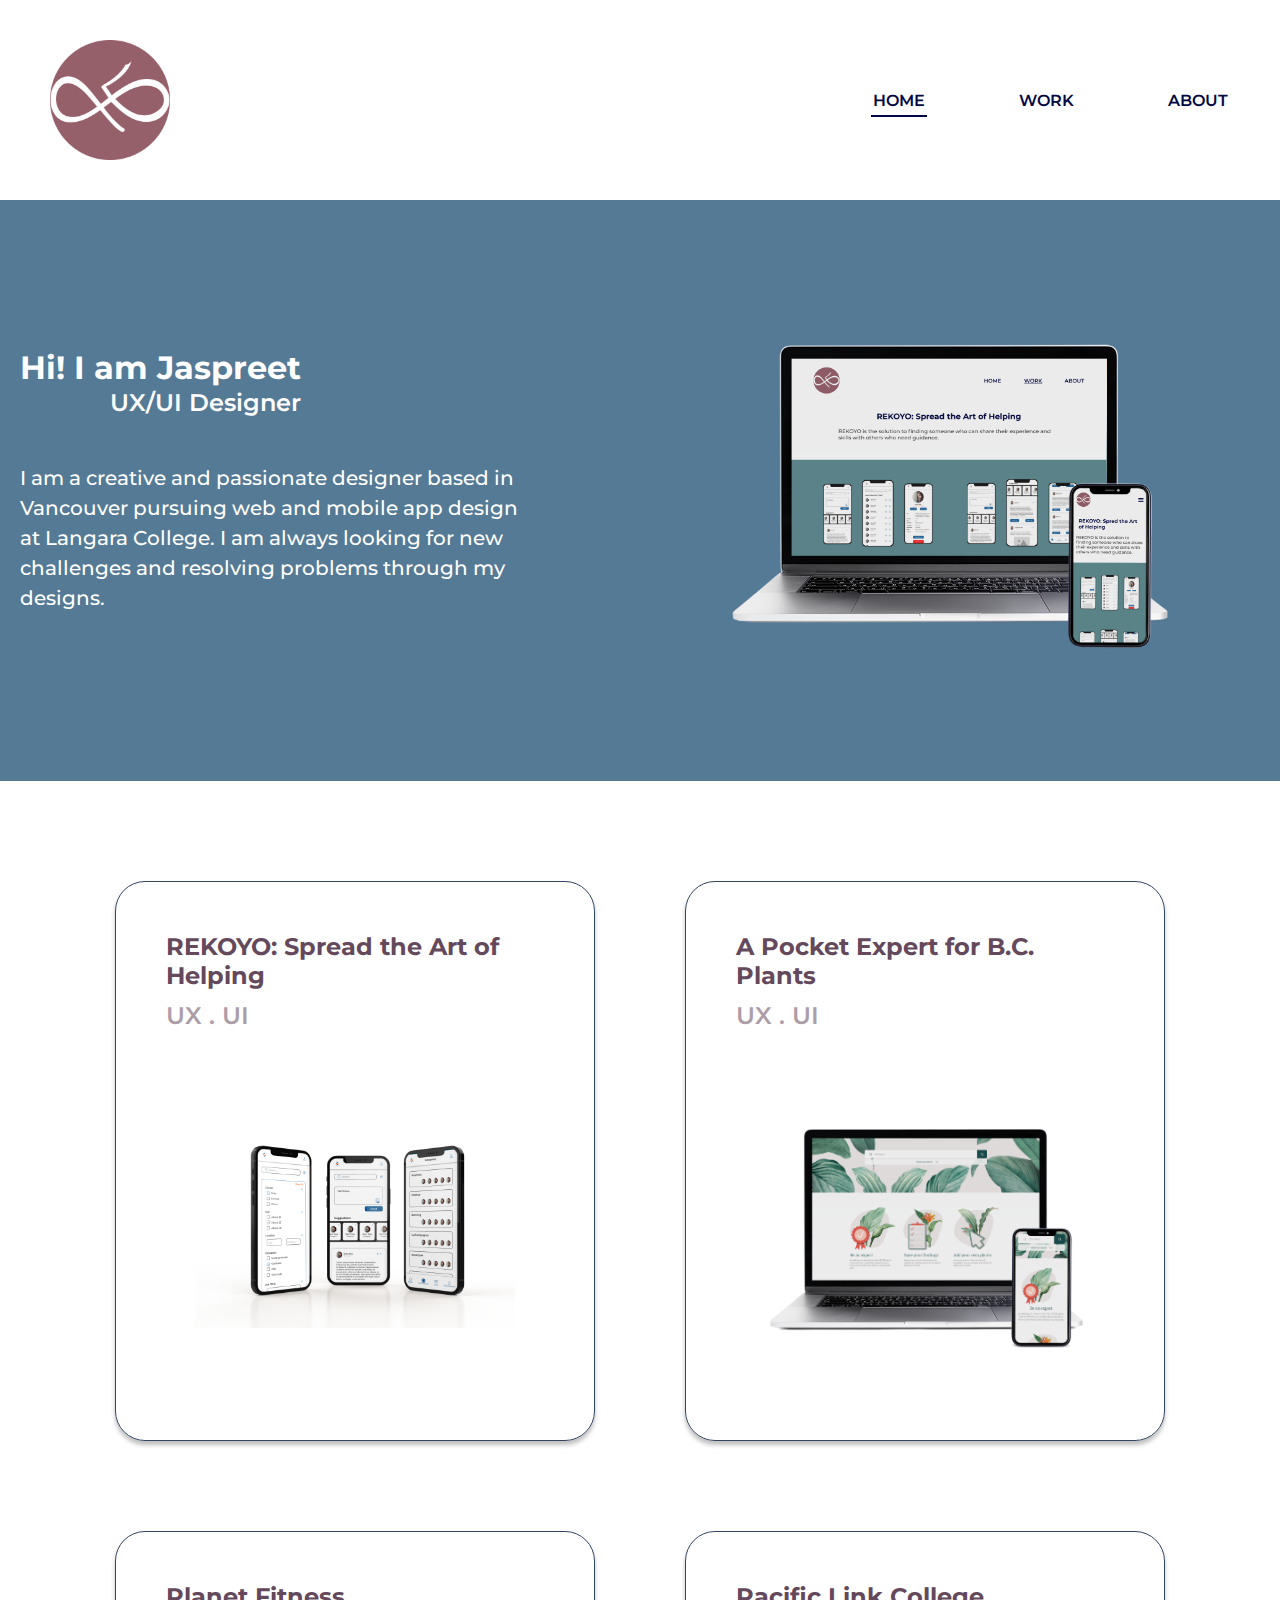
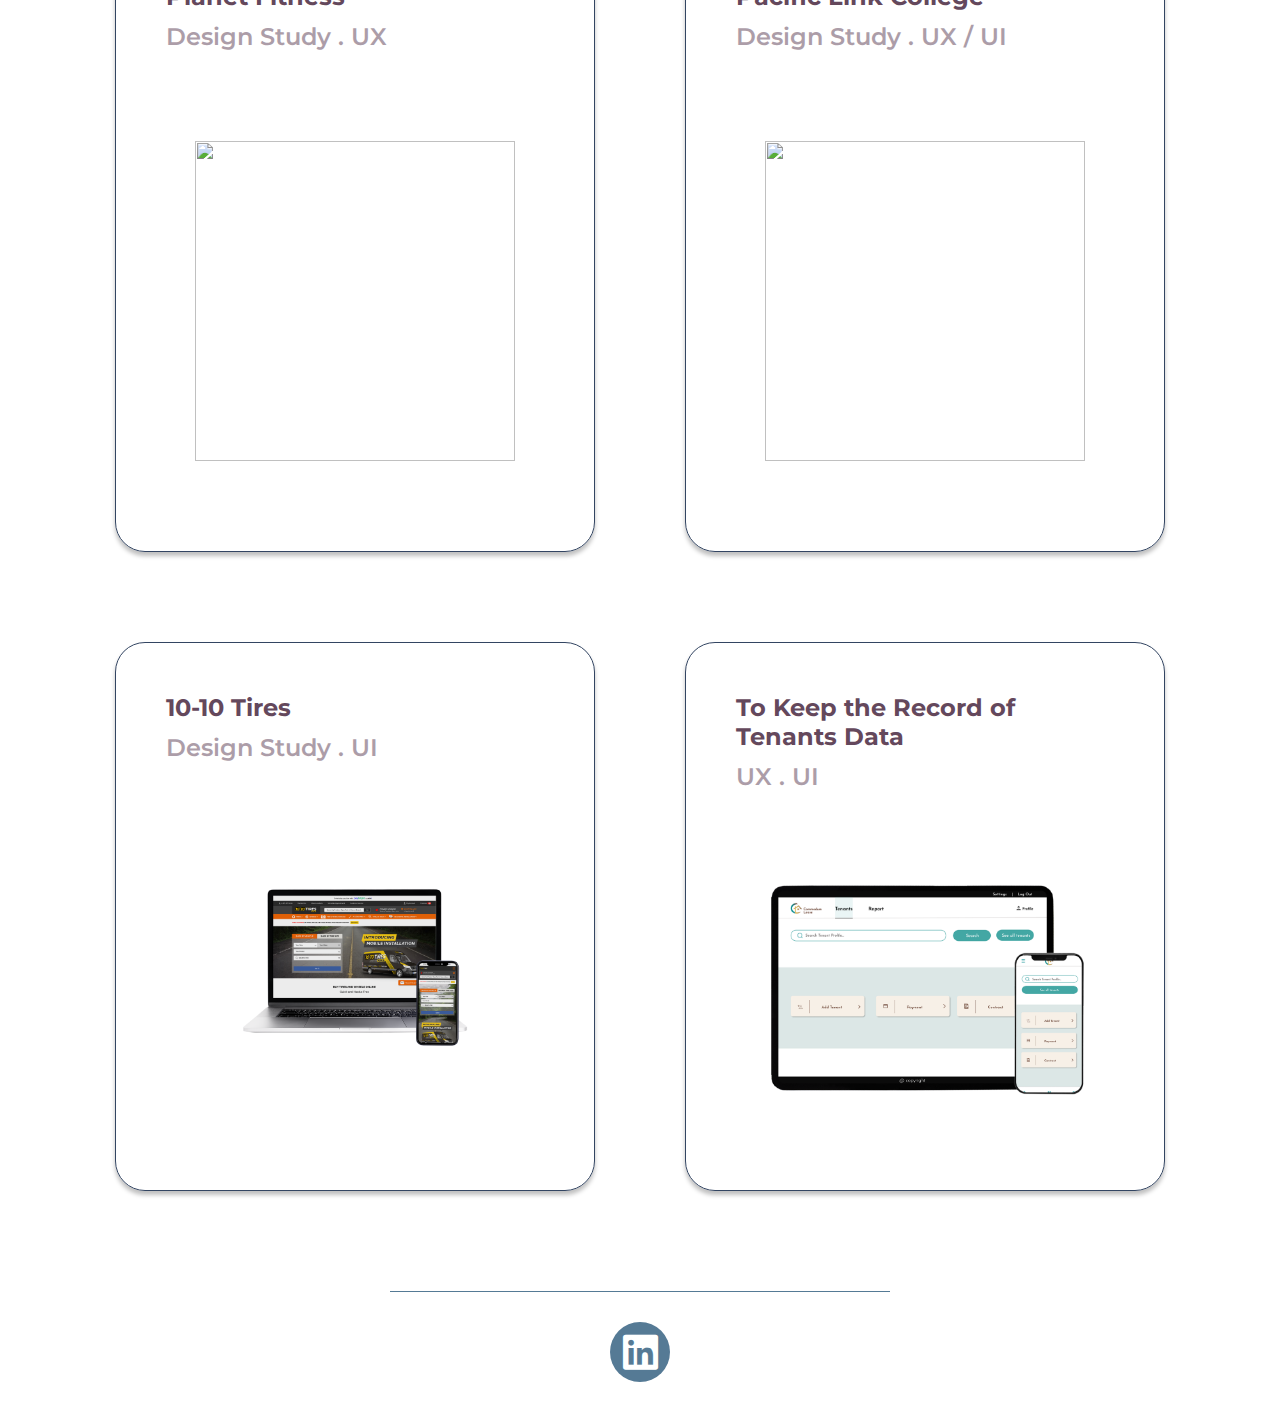
==== index.html @ 25b9caf0 "Update index.html" ====
<html lang="en">
  <head>
    <meta charset="UTF-8">
    <meta http-equiv="X-UA-Compatible" content="IE=edge">
    <meta name="viewport" content="width=device-width, initial-scale=1.0">
    <link rel="stylesheet" href="css/style.css">
    <link rel="stylesheet" href="https://cdnjs.cloudflare.com/ajax/libs/font-awesome/6.0.0-beta2/css/all.min.css?ver=6.1">
    <title>Jaspreet Portfolio</title>
  </head>
  <body id="htmlBody">
    <header>
      <nav class="navbar" id="navBar">
        <div class="navbar-parent">
          <div class="logo-container">
            <h1 class="logo"><a href="index.html"><img src="images/logo.png" width="120" height="120"></a></h1>
          </div>
          <div class="header-menu">
            <a href="#" class="icon" id="baricon" onclick="openNav()" > <i class="fa fa-bars"></i> </a>
            <ul class="main-menu side-menu" id="sideMenu">
              <p class="close-menu" onclick="closeNav()"><img src="images/closemenu.png"></p>
              <li class="main-menu-item"><a href="index.html" class="active">Home</a></li>
              <li class="main-menu-item"><a href="index.html#mywork">Work</a></li>
              <li class="main-menu-item"><a href="about.html">About</a></li>  
            </ul>
            <div class="mob-nav-bg" id="navBg"></div>
          </div>
        </div>
      </nav>
    </header>

    <section class="herosec">
      <div class="container">
        <div class="herocontent">
          <div class="heroLeft">
            <h1>Hi! I am Jaspreet <span>UX/UI Designer</span></h1>
            <p>I am a creative and passionate designer based in Vancouver pursuing web and mobile app design at Langara College. I am always looking for new challenges and resolving problems through my designs.  </p>
          </div>
          <div class="heroRight">
            <h1>Hi! I am Jaspreet <span>UX/UI Designer</span></h1>
            <img src="images/Mockups.png">
          </div>
        </div>
      </div>
    </section>

    <section class="workSec" id="mywork">
      <div class="container">
        <div class="workdiv">
          <div class="single-work">
            <h2>REKOYO: Spread the Art of Helping</h2>
            <h3>UX . UI</h3>
            <div class="wordImg">
              <a href="rekoyo.html"><img src="images/demo.png"></a>
            </div>            
          </div>

          <div class="single-work">
            <h2>A Pocket Expert for B.C. Plants</h2>
            <h3>UX . UI</h3>
            <div class="wordImg">
              <a href="florens.html"><img src="images/mockups screen 4.png"></a>
            </div>            
          </div>

          <div class="single-work">
            <h2>Planet Fitness</h2>
            <h3>Design Study . UX</h3>
            <div class="wordImg">
              <a href="fitness.html"><img src="images/planet fitness screen 1.png"></a>
            </div>            
          </div>

          <div class="single-work">
            <h2>Pacific Link College</h2>
            <h3>Design Study . UX / UI</h3>
            <div class="wordImg">
              <a href="college.html"><img src="images/plc-mockup 1.png"></a>
            </div>            
          </div>

          <div class="single-work">
            <h2>10-10 Tires</h2>
            <h3>Design Study . UI</h3>
            <div class="wordImg">
              <a href="tires.html"><img src="images/tires mockup2.png"></a>
            </div>            
          </div>

          <div class="single-work">
            <h2>To Keep the Record of Tenants Data</h2>
            <h3>UX . UI</h3>
            <div class="wordImg">
              <a href="tenants.html"><img src="images/tenant mockup 1.png"></a>
            </div>            
          </div>
        </div>
      </div>
    </section>
    

    <footer>
      <div class="footerdiv">
        <a href="https://www.linkedin.com/in/i-am-jaspreet-kaur"><i class="fab fa-linkedin"></i></a>
      </div>
    </footer>
    <script type="text/javascript" src="js/scripts.js"></script>
  </body>
</html>
---- css/style.css ----
@import url("https://fonts.googleapis.com/css2?family=Montserrat:wght@300;400;500;600;700;800;900&display=swap");

/*
font-family: 'Montserrat', sans-serif;
*/
body {
  margin: 0;
  padding: 0;
  font-family: "Montserrat", sans-serif;
}

p {
  font-family: "Montserrat", sans-serif;
  font-size: 16px;
  line-height: 28px;
}

h1,
h2,
h3,
h4,
h5,
h6 {
  font-size: 40px;
  font-family: "Montserrat", sans-serif;
  font-weight: normal;
}

* {
  margin: 0;
}

a {
  text-decoration: none;
}

img {
  max-width: 100%;
}

.container {
  max-width: 1240px;
  padding: 0px 15px;
  margin: 0 auto;
}

/* Navbar Start */
.navbar {
  width: 100%;
  height: auto;
  background-color: #fff;
  position: relative;
  top: 0;
  left: 0;
  width: 100%;
  padding: 40px 0;
  z-index: 999999;
  -o-transition: 0.3s all;
  transition: 0.3s all;
  -webkit-transition: 0.3s all;
  -moz-transition: 0.3s all;
}

.navbar .navbar-parent {
  display: -webkit-box;
  display: -ms-flexbox;
  display: flex;
  -webkit-box-orient: horizontal;
  -webkit-box-direction: normal;
  -ms-flex-direction: row;
  flex-direction: row;
  -webkit-box-align: center;
  -ms-flex-align: center;
  align-items: center;
  padding: 0 50px;
}

.navbar .navbar-parent .header-menu {
  -webkit-box-flex: 1;
  -ms-flex: 1;
  flex: 1;
  color: #ffffff;
}

.navbar .navbar-parent .header-menu .main-menu {
  display: -webkit-box;
  display: -ms-flexbox;
  display: flex;
  list-style: none;
  -webkit-box-flex: 1;
  -ms-flex: 1;
  flex: 1;
  -webkit-box-pack: end;
  -ms-flex-pack: end;
  justify-content: flex-end;
  -webkit-box-align: center;
  -ms-flex-align: center;
  align-items: center;
}

.navbar .navbar-parent .header-menu .main-menu .main-menu-item {
  margin-right: 90px;
}

.navbar .navbar-parent .header-menu .main-menu .main-menu-item:last-child {
  margin-right: 0px;
}

.navbar .navbar-parent .header-menu .main-menu .main-menu-item a {
  color: #020842;
  text-transform: uppercase;
  font-weight: 600;
  -o-transition: 0.3s all;
  transition: 0.3s all;
  -webkit-transition: 0.3s all;
  -moz-transition: 0.3s all;
  padding: 5px 2px;
  border-bottom: 2px solid transparent;
  
}
.navbar .navbar-parent .header-menu .main-menu .main-menu-item{
  transition: transform .4s;
}
.navbar .navbar-parent .header-menu .main-menu .main-menu-item:hover{
  transform: scale(1.25);
  -webkit-transform: scale(1.25);
  -moz-transform: scale(1.25);
}
.navbar .navbar-parent .header-menu .main-menu .main-menu-item a.active {
  border-bottom: 2px solid #020842;
}
.navbar .navbar-parent .header-menu .main-menu .main-menu-item a:hover {
  color: #96606b;
  
}

.navbar.active {
  background: #ffffff;
  color: #96606b;
  -webkit-box-shadow: 0px 0px 10px rgba(0, 0, 0, 0.2);
  box-shadow: 0px 0px 10px rgba(0, 0, 0, 0.2);
}

.navbar.active .navbar-parent .header-menu .main-menu .main-menu-item a {
  color: #000000;
  -o-transition: 0.3s all;
  transition: 0.3s all;
  -webkit-transition: 0.3s all;
  -moz-transition: 0.3s all;
}

.navbar.active .navbar-parent .header-menu .main-menu .main-menu-item a:hover {
  color: #d71620;
}

.navbar.active .navbar-parent .header-menu .icon {
  color: #000000;
}

.navbar.active .navbar-parent .logo-container a {
  color: #d71620;
}

.scrolloff {
  overflow: hidden;
}

.herosec {
  background: #557a95;
  padding: 74px 0 94px;
}
.herocontent {
  display: flex;
  align-items: center;
}
.herocontent > div {
  width: 50%;
}
.heroRight h1 {
  display: none;
}
.heroLeft h1 {
  font-size: 32px;
  color: #fff;
  line-height: 40px;
  font-weight: 700;
  display: inline-flex;
  flex-direction: column;
  align-items: flex-end;
}
.heroLeft h1 span {
  font-size: 24px;
  line-height: 30px;
  font-weight: 600;
}
.heroLeft p {
  font-size: 20px;
  font-weight: 500;
  line-height: 30px;
  color: #fff;
  max-width: 520px;
  margin-top: 45px;
}
.heroRight {
  display: flex;
  align-items: flex-end;
  justify-content: flex-end;
}

.workSec {
  padding: 100px 0;
}
.workSec .container {
  max-width: 1050px;
}
.workdiv {
  display: grid;
  grid-template-columns: repeat(2, minmax(0, 1fr));
  gap: 90px;
}
.single-work {
  border: 1px solid #334562;
  border-radius: 30px;
  padding: 50px;
  box-shadow: 0 4px 4px rgba(0, 0, 0, 0.25);
  transition: transform .4s;

}
.single-work:hover{
  transform: scale(1.04);
  -webkit-transform: scale(1.04);
  -moz-transform: scale(1.04);
}



.single-work h2 {
  font-size: 24px;
  font-weight: 700;
  color: #64485c;
  margin-bottom: 11px;
}
.single-work h3 {
  font-size: 24px;
  font-weight: 600;
  color: #64485c;
  opacity: 0.53;
}

.wordImg {
  text-align: center;
  margin: 90px 0 40px;
}
.wordImg img {
  width: 320px;
}
.footerdiv {
  border-top: 1px solid #557a95;
  max-width: 500px;
  margin: 0 auto;
  padding: 30px 0;
  text-align: center;
}
.footerdiv a {
  background: #557a95;
  padding: 5px;
  border-radius: 100px;
  height: 50px;
  width: 50px;
  align-items: center;
  justify-content: center;
  color: #fff;
  font-size: 40px;
  display: inline-flex;
}

.work-title {
  text-align: center;
  padding: 40px 0 80px;
}
.work-title h2 {
  font-weight: 700;
  font-size: 36px;
  line-height: 44px;
  margin: 0 0 30px;
  color: #020842;
}
.work-title p {
  font-weight: 500;
  font-size: 24px;
  line-height: 30px;
  text-align: left;
}
.container.custom-c {
  max-width: 1050px;
}
.work-images {
  padding: 100px 0;
  background: #5e8b91;
}
.work-images.redbrowncolor {
  background: rgba(150, 96, 107, 0.88);
}
.work-images.lightgreencolor {
  background: #708a8a;
}
.imagesWrap {
  display: flex;
  justify-content: space-evenly;
  gap: 100px;
}
.work-h4 {
  font-weight: 700;
  font-size: 24px;
  line-height: 30px;
  margin-bottom: 30px;
  color: #020842;
}
.work-para {
  font-weight: 500;
  font-size: 18px;
  line-height: 24px;
  margin-bottom: 80px;
}
.colwrap {
  display: flex;
  gap: 185px;
}
.colwrap .col-50 {
  width: 50%;
}
.work-content {
  padding-top: 85px;
}
.work-para p img {
    margin-right: 10px;
}
.uiscreensec {
  padding: 70px 0;
}
.fullsreenimg {
  text-align: center;
  background: rgba(94, 139, 145, 0.2);
}
.pro-overview {
  padding: 70px 0 0;
}
.mockups-sec {
  padding: 40px 0 40px;
}
.mockups-sec .colwrap {
  display: flex;
  gap: 70px;
}
.mockups-sec .colwrap .col-40 {
  width: 40%;
}
.mockups-sec .colwrap .col-60 {
  flex-grow: 1;
  width: 60%;
}
.pro-overview .work-para {
  margin: 0;
}
.mockups-sec .colwrap .work-para {
  margin: 0;
}
.mockups-sec .colwrap .intro-imgs {
  display: flex;
  justify-content: space-between;
}
.worklast-sec {
  background: rgba(94, 139, 145, 0.2);
  margin-bottom: 60px;
}
.worklast-sec .colwrap .col-50 .intro-imgs {
  display: flex;
  justify-content: space-between;
}
.worklast-sec .colwrap .col-50:last-child .intro-imgs {
  padding-top: 275px;
}

.fitnesspage .work-images.lightgreencolor {
  margin-bottom: 86px;
}
.fitnesspage .fullsreenimg {
  padding: 15px;
}
.work-para ul {
  padding: 0 0 0 20px;
}
.work-para ul li {
  margin-bottom: 25px;
}
.work-para ul li:last-child {
  margin-bottom: 0px;
}

.fitnesspage .mockups-sec .colwrap {
  gap: 190px;
}
.fitnesspage .mockups-sec {
  padding: 0;
}
.fitnesspage .pro-overview {
  padding: 80px 0 40px;
}
.fitnesscheckin {
  padding: 0px 0 80px;
}
.fitnesscheckin .imagesWrap {
  display: grid;
  grid-template-columns: repeat(4, minmax(0, 1fr));
  justify-content: center;
  gap: 100px;
  row-gap: 40px;
}
.fitnesscheckin.lastcheckin .imagesWrap {
  grid-template-columns: repeat(3, minmax(0, 187px));
}

.florensui img:nth-child(2) {
  margin: 50px 0;
}
.worklast-sec.florenslast .colwrap {
  flex-direction: column;
  gap: 30px;
}
.worklast-sec.florenslast .colwrap .col-50:last-child .intro-imgs {
  padding-top: 0;
}
.worklast-sec.florenslast .colwrap .col-50 {
  width: 100%;
}
.worklast-sec.florenslast .colwrap .col-50:last-child {
  display: flex;
  justify-content: end;
}
.worklast-sec.florenslast .container {
  max-width: 965px;
}

.work-images.lightpurple {
  background: #798598;
}
.tenantsui {
  display: grid;
  grid-template-columns: repeat(2, minmax(0, 1fr));
  gap: 76px;
  justify-content: space-between;
}

.work-para p {
  margin-bottom: 20px;
}
.work-para p:last-child {
  margin-bottom: 0px;
}

.tenant-mockups {
  margin-top: 85px;
}

.tenant-mockups .work-para {
  margin-bottom: 40px;
}
.lastsec {
  margin-bottom: 80px;
}

.work-images.lightbrown {
  background: #978679;
  margin-bottom: 80px;
}
.tiresui {
  margin-bottom: 80px;
}
.tiressuiImg {
  display: grid;
  grid-template-columns: repeat(2, minmax(0, auto));
  gap: 76px;
  justify-content: space-between;
}
.tiressuiImg-last {
  display: grid;
  grid-template-columns: repeat(3, minmax(0, auto));
  gap: 76px;
  justify-content: space-between;
  max-width: 1050px;
  margin-bottom: 80px;
}

.work-images.lightred {
  background: rgba(104, 73, 95, 60);
  margin-bottom: 80px;
}
.container.clgImages {
  display: grid;
  grid-template-columns: auto auto;
  grid-auto-flow: row dense;
  grid-gap: 125px;
  justify-content: space-between;
  margin-bottom: 80px;
}
.firsthalf {
  grid-column-start: 1;
}

.secondhalf {
  grid-column-start: 2;
}

.clghomeImages {
  display: grid;
  grid-template-columns: auto auto;
  grid-auto-flow: row dense;
  grid-gap: 20px;
  justify-content: space-between;
  margin-bottom: 60px;
}
.clgcourseImg {
  display: grid;
  gap: 0;
  align-items: center;
  justify-content: center;
  grid-template-columns: auto;
  margin-bottom: 60px;
}
.aboutSec {
  padding: 20px 0 0px;
}
.aboutSec .myImage {
  text-align: center;
}
.aboutSec .work-h4 {
  text-align: center;
  margin: 120px 0 60px;
}
.container.custom-c .contactForm {
  padding: 54px 159px;
  background: none;
  margin-bottom: 55px;
}
.contactForm h4.work-h4 {
  text-align: center;
  color: 620447;
  margin-bottom: 55px;
}
.singleField label {
  display: block;
  font-size: 20px;
  font-weight: 600;
  color: #620447;
  margin-bottom: 13px;
}
.singleField {
  margin: 0 0 68px;
}
.singleField input {
  display: block;
  width: 100%;
  height: 56px;
  border-radius: 50px;
  border: 1px solid #000;
}
.submitBtn {
  text-align: right;
}

.submitBtn a:hover{
  transform: scale(1.25);
  -webkit-transform: scale(1.25);
  -moz-transform: scale(1.25);
}

.submitBtn a {
  background: #334562;
  border-radius: 50px;
  padding: 15px 42px;
  font-size: 24px;
  font-weight: 600;
  display: inline-block;
  color: #fff;
  transition: transform .4s;
}
.contactFormSec .container {
  background: rgba(85, 122, 149, 15%);
}

.cursorzoom {
  cursor: zoom-in;
}
.nextprevlinks {
  display: flex;
  justify-content: center;
  gap: 80px;
  margin-bottom: 60px;
  font-size: 20px;
}
.nextprevlinks a {
  color: #020842;
}
.linknone {
  display: none;
}
.gototop {
  font-size: 30px;
  position: fixed;
  bottom: 30px;
  right: 30px;
  color: #96606b;
  pointer-events: none;
  opacity: 0;
  transition: 0.3s all;
  -webkit-transition: 0.3s all;
  -moz-transition: 0.3s all;
}
.gototop.showbtn {
  opacity: 1;
  pointer-events: inherit;
}
html {
  scroll-behavior: smooth;
}

@media (min-width: 1000px) {
  .icon {
    display: none;
  }
  p.close-menu {
    display: none;
  }
}
@media (max-width: 1160px) {
  .imagesWrap img {
    width: 400px;
  }
  .mockups-sec .colwrap .col-40 .intro-imgs img {
    max-width: 176px;
  }
  .fitnesspage .mockups-sec .colwrap {
    gap: 30px;
  }
}
@media (max-width: 999px) {
  .navbar .navbar-parent .header-menu {
    display: flex;
    justify-content: flex-end;
  }
  .mob-nav-bg {
    position: fixed;
    top: 0;
    left: 0;
    z-index: -1;
    background: rgba(0, 0, 0, 0.5);
    height: 100%;
    width: 100%;
    -webkit-transition: all 0.35s;
    -o-transition: all 0.35s;
    transition: all 0.35s;
    opacity: 0;
    pointer-events: none;
  }

  .mob-nav-bg.seen {
    opacity: 1;
    -webkit-transition: all 0.35s;
    -o-transition: all 0.35s;
    transition: all 0.35s;
    z-index: 999;
    pointer-events: inherit;
  }

  .icon {
    text-align: right;
    font-size: 30px;
    color: #64485c;
  }

  .navbar .navbar-parent .header-menu .main-menu {
    display: block;
  }

  .navbar .navbar-parent .header-menu .main-menu .main-menu-item {
    margin-right: 0;
  }

  .navbar .navbar-parent .header-menu .main-menu .main-menu-item a {
    color: #64485c;
    display: block;
    padding: 20px 30px;
    text-align: right;
  }

  .side-menu {
    width: 325px;
    max-width: 100%;
    position: fixed;
    top: 0;
    right: -325px;
    bottom: 0;
    margin-bottom: 0;
    z-index: 9999;
    background: #fff;
    filter: alpha(opacity=0);
    -webkit-box-shadow: none;
    box-shadow: none;
    -webkit-transition: all 0.35s;
    -o-transition: all 0.35s;
    transition: all 0.35s;
    height: 100%;
    overflow: auto;
    overflow-x: hidden;
    padding: 0;
  }

  .side-menu.open {
    right: 0;
  }

  .close-menu {
    display: block;
    padding: 30px 30px 10px;
    text-align: right;
    color: #777777;
    cursor: pointer;
    font-size: 27px;
  }
  .close-menu i {
    color: #000000;
  }
  .single-work h2 {
    font-size: 21px;
  }
  .single-work h3 {
    font-size: 19px;
  }
  .work-images .imagesWrap {
    gap: 50px;
  }
  .work-images .imagesWrap img {
    width: 340px;
  }
  .mockups-sec .colwrap {
    gap: 30px;
    flex-direction: column;
  }
  .mockups-sec .colwrap .col-40 {
    width: 100%;
  }
  .mockups-sec .colwrap .col-60 {
    flex-grow: 1;
    width: 100%;
  }
  .mockups-sec .colwrap .intro-imgs {
    justify-content: space-evenly;
  }
  .worklast-sec .colwrap .col-50:last-child .intro-imgs {
    padding-top: 0;
  }
  .worklast-sec .colwrap {
    gap: 30px;
  }
  .mockups-sec.reverseCol .colwrap {
    flex-direction: column-reverse;
  }
  .worklast-sec.florenslast .colwrap .col-50 .intro-imgs {
    justify-content: center;
  }
  .worklast-sec.florenslast .colwrap .col-50:last-child {
    justify-content: center;
  }
  .fitnesspage .mockups-sec .colwrap .intro-imgs {
    gap: 30px;
  }
  .fitnesscheckin .imagesWrap {
    gap: 50px;
  }
  .container.clgImages {
    grid-gap: 50px;
  }
}

@media (max-width: 767px) {
  .logo img {
    max-width: 70px;
  }
  .navbar .navbar-parent {
    padding: 0 30px;
  }
  #navBar {
    padding: 30px 0;
  }
  .heroRight h1 {
    display: block;
    font-size: 24px;
    font-weight: 700;
    color: #fff;
    text-align: center;
    line-height: 30px;
  }
  .heroRight h1 span {
    display: block;
    font-size: 20px;
    font-weight: 600;
    line-height: 24px;
    margin-top: 7px;
  }
  .heroLeft h1 {
    display: none;
  }
  .herocontent {
    display: flex;
    flex-direction: column-reverse;
  }
  .herocontent > div {
    width: 100%;
  }
  .heroRight {
    flex-direction: column;
    align-items: center;
  }
  .heroLeft p {
    font-size: 18px;
    line-height: 22px;
    max-width: 100%;
    margin-top: 15px;
  }
  .herosec {
    background: #557a95;
    padding: 40px 15px;
  }
  .workSec {
    padding: 80px 15px;
  }
  .workdiv {
    grid-template-columns: repeat(1, minmax(0, 1fr));
    gap: 52px;
  }
  .single-work {
    padding: 40px;
    box-shadow: none;
  }
  .wordImg {
    margin: 50px 0 0px;
  }
  .single-work h2 {
    font-size: 20px;
  }
  .footerdiv {
    padding: 18px 0;
  }
  .footerdiv a {
    height: 20px;
    width: 20px;
    font-size: 17px;
  }
  .aboutSec .container {
    padding: 0;
  }
  .aboutSec .myImage img {
    width: 100%;
  }
  .aboutSec .work-h4 {
    text-align: left;
    margin: 54px 0 21px;
    padding: 0 30px;
    font-size: 20px;
    line-height: 24px;
  }
  .work-para {
    padding: 0 30px;
  }
  .work-para p {
    font-size: 18px;
    line-height: 25px;
    font-weight: 500;
  }
  .container.custom-c .contactForm {
    padding: 40px 30px;
  }
  .contactForm h4.work-h4 {
    font-size: 20px;
  }
  .singleField label {
    font-size: 18px;
    margin-bottom: 10px;
  }
  .singleField input {
    height: 40px;
  }
  .singleField {
    margin: 0 0 50px;
  }
  .contactFormSec {
    background: rgba(85, 122, 149, 15%);
  }
  .aboutSec {
    padding: 0;
  }
  .work-title {
    text-align: left;
    padding: 15px 15px 40px;
  }
  .work-title h2 {
    font-size: 24px;
    line-height: 30px;
    margin: 0 0 25px;
  }
  .work-title p {
    font-size: 20px;
    line-height: 27px;
  }
  .work-images {
    padding: 40px 0;
  }
  .work-images .imagesWrap {
    gap: 80px;
    flex-direction: column;
    padding: 0 25px;
    align-items: center;
  }
  .colwrap .col-50 {
    width: 100%;
  }
  .colwrap {
    gap: 0;
    flex-direction: column;
  }
  .work-para {
    font-size: 18px;
    line-height: 22px;
    margin-bottom: 50px;
  }
  .work-h4 {
    font-size: 20px;
    line-height: 24px;
    margin-bottom: 22px;
  }
  .work-content .container {
    padding: 0;
  }
  .mb-pad-0 {
    padding: 0 !important;
  }
  .mockups-sec .container {
    padding: 0;
  }
  .mb-pad-0 .work-h4 {
    padding-right: 30px;
    padding-left: 30px;
  }
  .mockups-sec .work-h4 {
    padding-right: 30px;
    padding-left: 30px;
  }
  .container.fullsreenimg {
    padding: 0;
  }
  .uiscreensec {
    padding: 20px 0 50px;
  }
  .uikitsec .container.fullsreenimg {
    padding: 0 30px;
  }
  .pro-overview {
    padding: 55px 0 0;
  }
  .pro-overview .container {
    padding: 0;
  }
  .pro-overview .work-h4 {
    padding: 0 30px;
  }
  .mb-reverse .colwrap {
    flex-direction: column-reverse;
  }
  .mockups-sec .colwrap .col-40 .intro-imgs img {
    max-width: 130px;
  }
  .mockups-sec.reverseCol .colwrap {
    flex-direction: column;
  }
  .worklast-sec img {
    max-width: 90px;
  }
  .worklast-sec .colwrap .col-50 .intro-imgs {
    gap: 40px;
    padding: 0 15px;
  }
  .worklast-sec .colwrap .col-50:first-child .intro-imgs {
    justify-content: flex-start;
  }
  .worklast-sec .colwrap .col-50:last-child .intro-imgs {
    justify-content: flex-end;
  }
  .florensuserflow .container.fullsreenimg {
    padding: 30px 0;
  }
  .florensuserflow + .uiscreensec {
    padding: 30px 0 50px;
  }
  .container.fullsreenimg.florensui {
    padding: 25px 0;
  }
  .florensui img:nth-child(2) {
    margin: 25px 0;
  }
  .mockups-sec .colwrap .col-60 .intro-imgs {
    padding: 0 30px;
  }
  .worklast-sec.florenslast img {
    width: 100%;
    max-width: inherit;
  }
  .fitness-userflow {
    padding: 60px 0;
    background: #e6ebef;
    margin-bottom: 30px;
  }
  .fitnesspage .mockups-sec img {
    max-width: 135px;
  }
  .fitnesspage .mockups-sec .colwrap .intro-imgs {
    justify-content: center;
  }
  .fitnesscheckin .imagesWrap {
    grid-template-columns: repeat(2, minmax(0, 1fr));
    padding: 0 15px;
  }
  .fitnesscheckin.lastcheckin .imagesWrap {
    grid-template-columns: repeat(2, minmax(0, 1fr));
  }
  .fitnesscheckin {
    padding: 0px 0 40px;
  }
  .container.fullsreenimg.tiresui {
    padding: 30px 0;
  }
  .tiresui {
    margin-bottom: 30px;
  }
  .container.clgImages {
    padding: 0 30px;
  }
  .clghomeImages {
    grid-template-columns: auto;
    padding: 0 30px;
  }
  .clgcourseImg {
    padding: 0 30px;
  }
  .tiressuiImg {
    display: block;
    text-align: center;
    padding: 0 30px;
  }
  .tiressuiImg img:first-child {
    margin-bottom: 50px;
  }
  .tiressuiImg-last {
    grid-template-columns: repeat(2, minmax(0, auto));
    gap: 50px;
    justify-content: center;
    margin-bottom: 50px;
  }
  .mockups-sec .container.tiressuiImg-last {
    padding: 0 30px;
  }
  .container.tiressuiImg-last img {
    max-width: 100%;
  }
  .container.tiressuiImg-last img:last-child {
    margin: 0 auto;
    grid-column: 1 / span 2;
  }
  .tenantsui {
    grid-template-columns: repeat(1, minmax(0, 1fr));
    gap: 30px;
    padding: 0 30px;
  }
  .tenants-page .mockups-sec img {
    max-width: 100%;
  }
  .tenants-page .mockups-sec {
    padding: 0 30px;
  }
  .contactFormSec .container {
    background: none;
  }
  .gototop {
    bottom: 16px;
    right: 10px;
    font-size: 24px;
  }
}

/* responsive end */
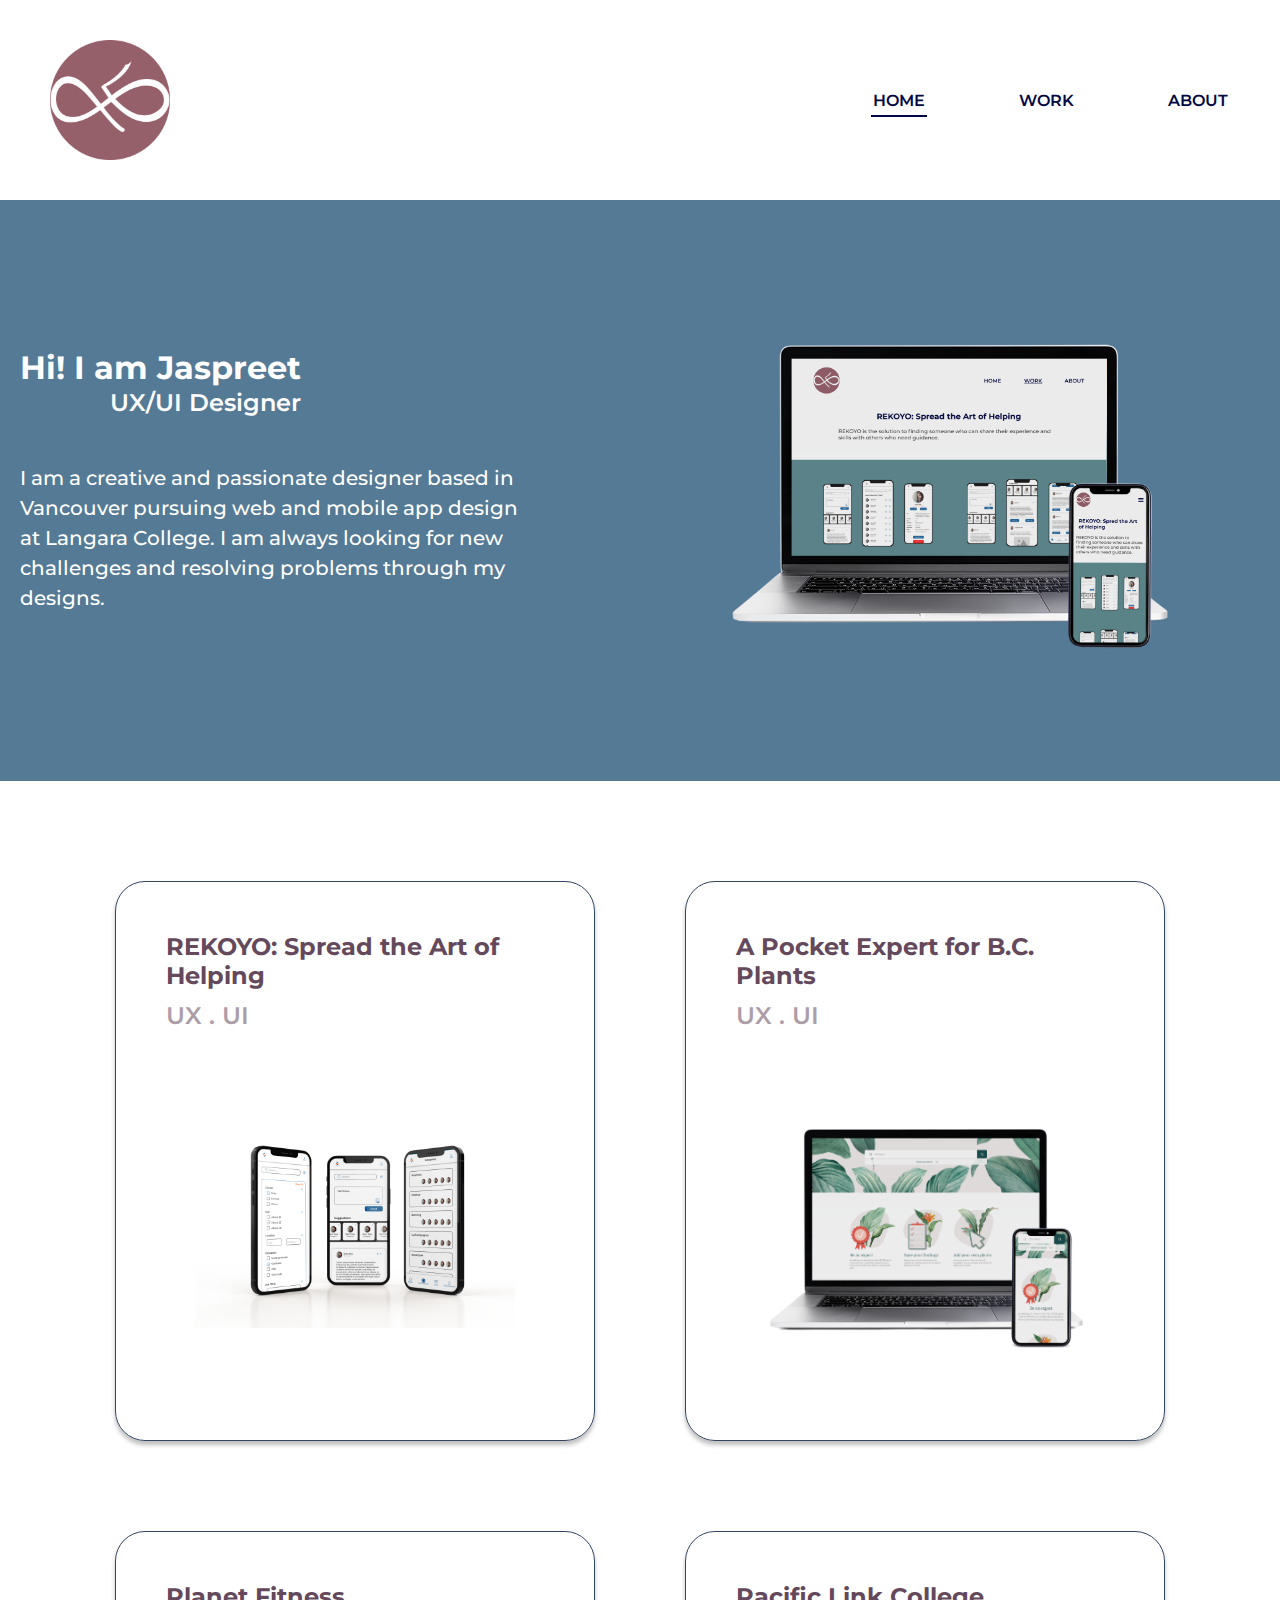
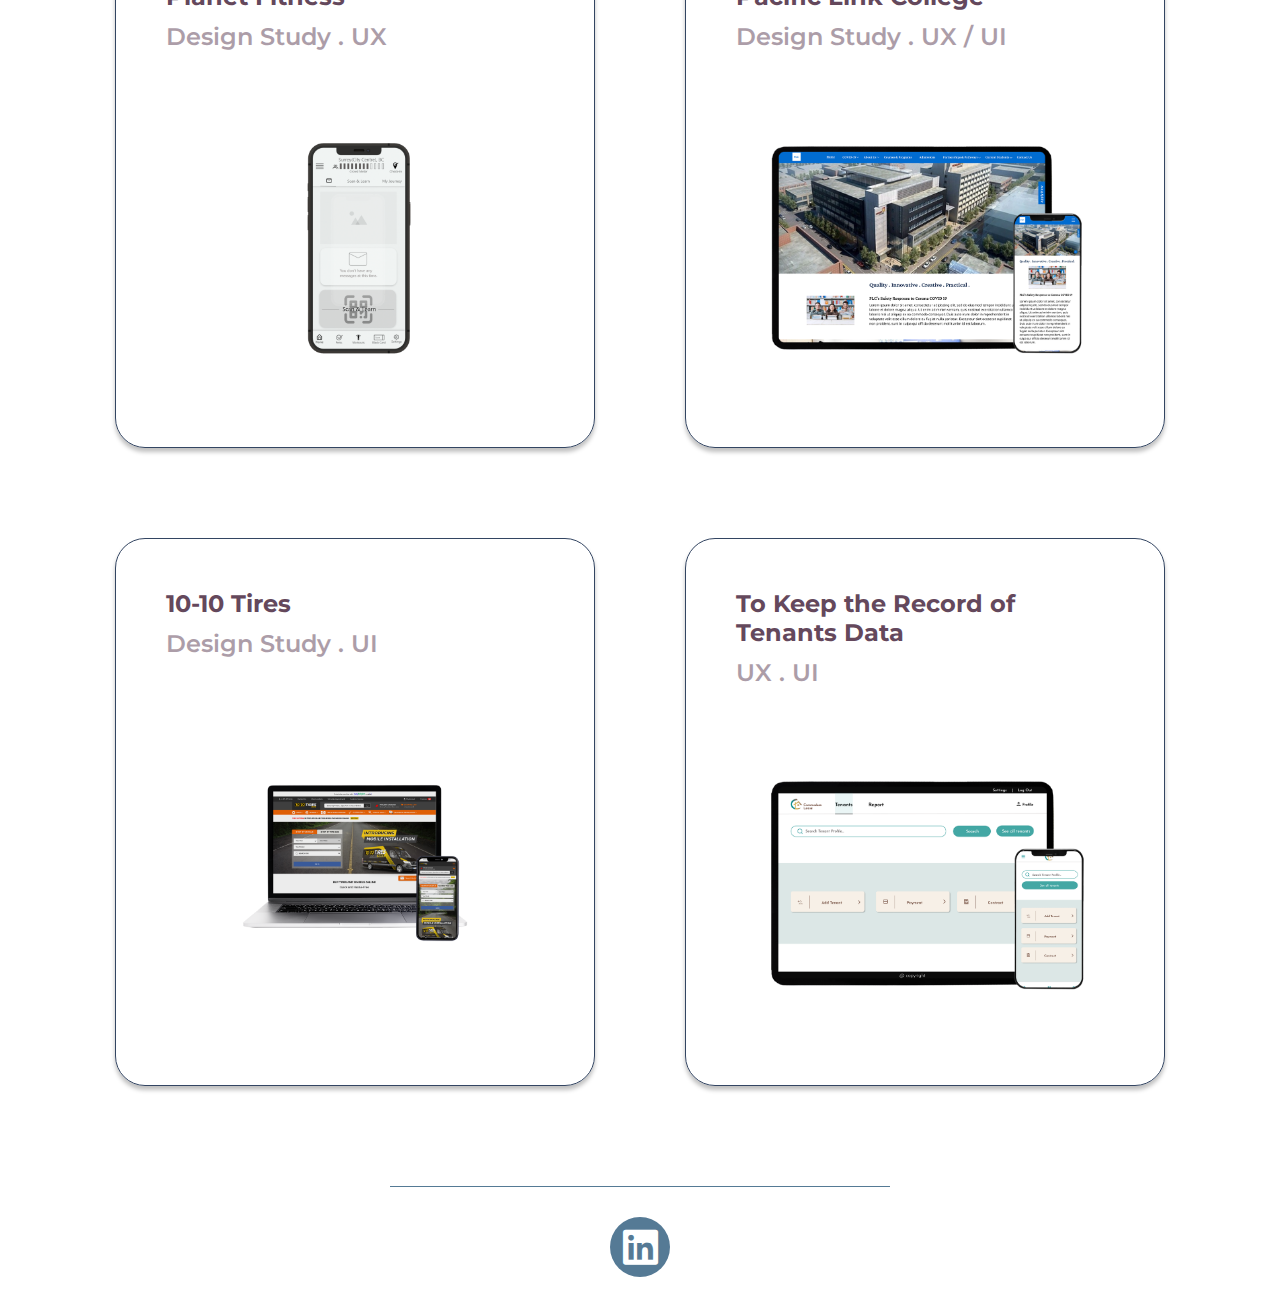
==== commit 4937c34a: "Update index.html" ====
--- a/index.html
+++ b/index.html
@@ -66,7 +66,7 @@
             <h2>Planet Fitness</h2>
             <h3>Design Study . UX</h3>
             <div class="wordImg">
-              <a href="fitness.html"><img src="images/planet fitness screen 1.png"></a>
+              <a href="fitness.html"><img src="images1/planet fitness screen 1.png"></a>
             </div>            
           </div>
 
@@ -74,7 +74,7 @@
             <h2>Pacific Link College</h2>
             <h3>Design Study . UX / UI</h3>
             <div class="wordImg">
-              <a href="college.html"><img src="images/plc-mockup 1.png"></a>
+              <a href="college.html"><img src="images1/plc-mockup 1.png"></a>
             </div>            
           </div>
 
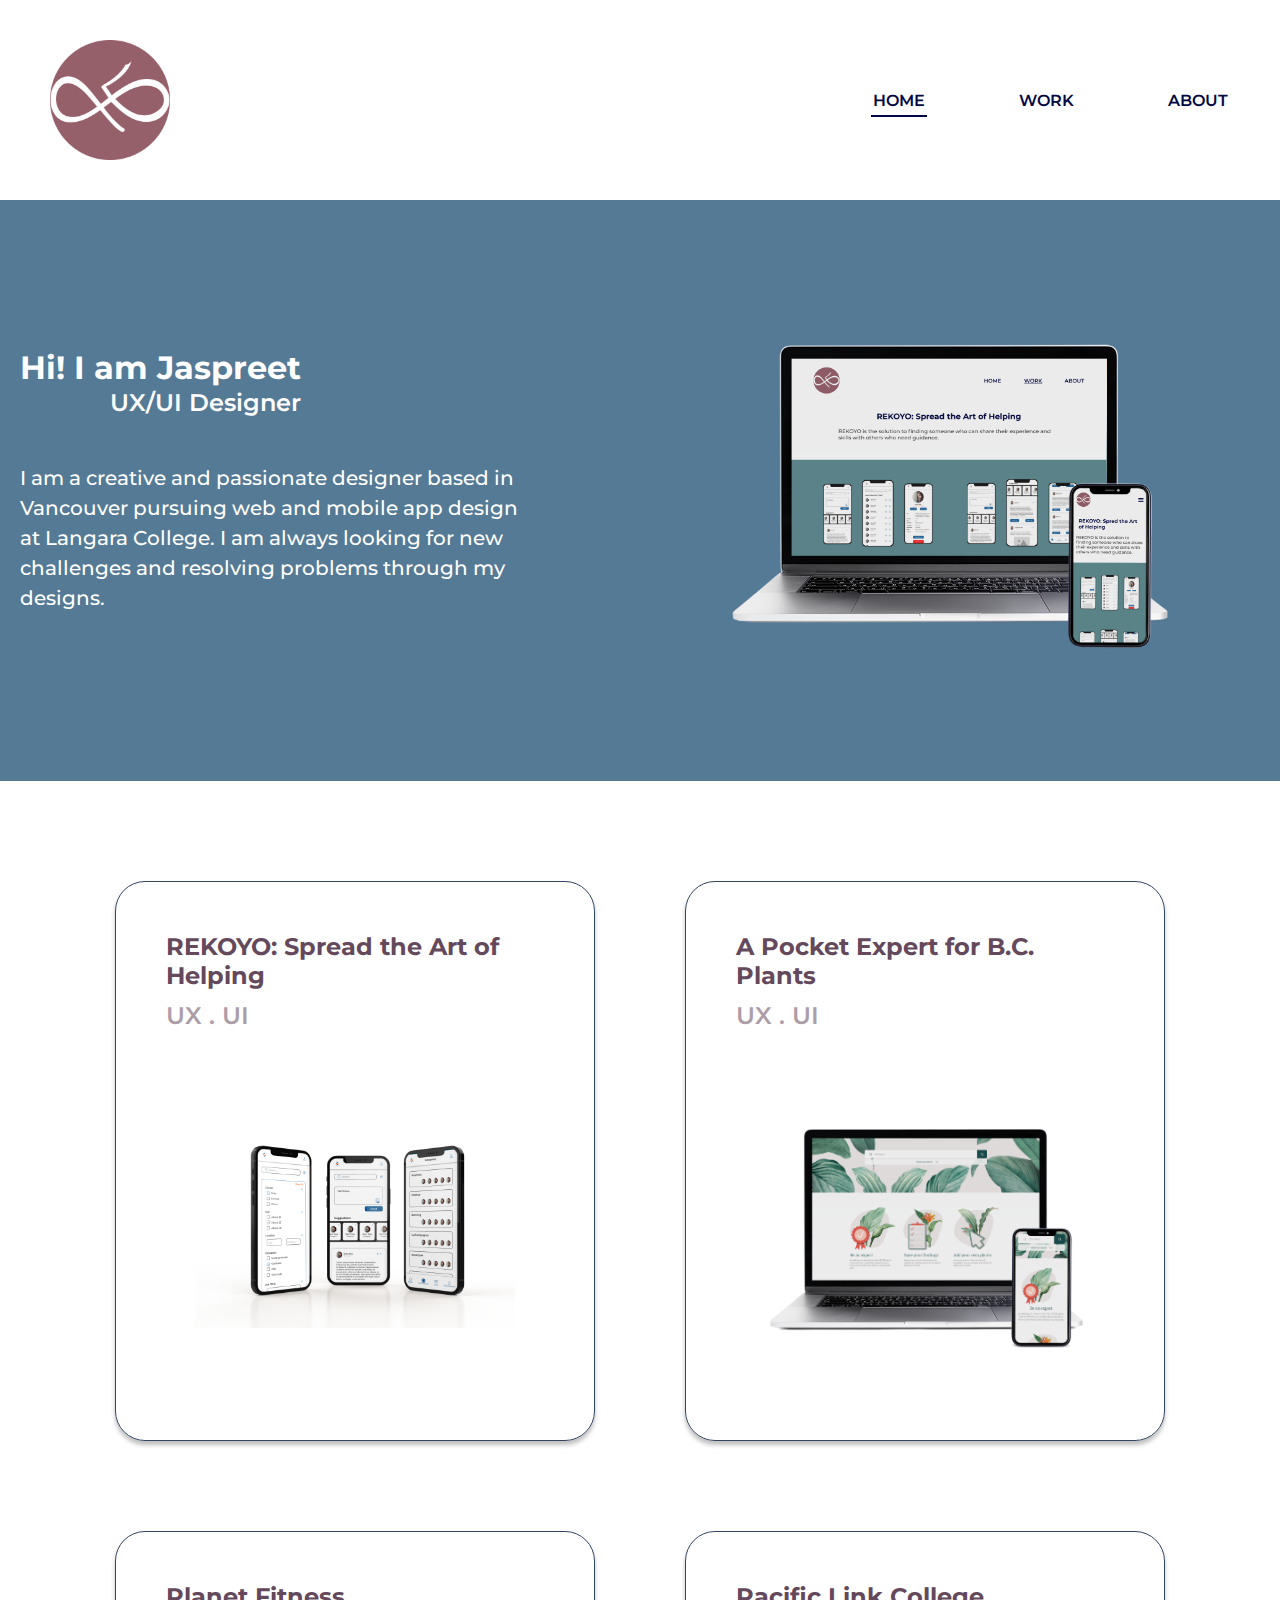
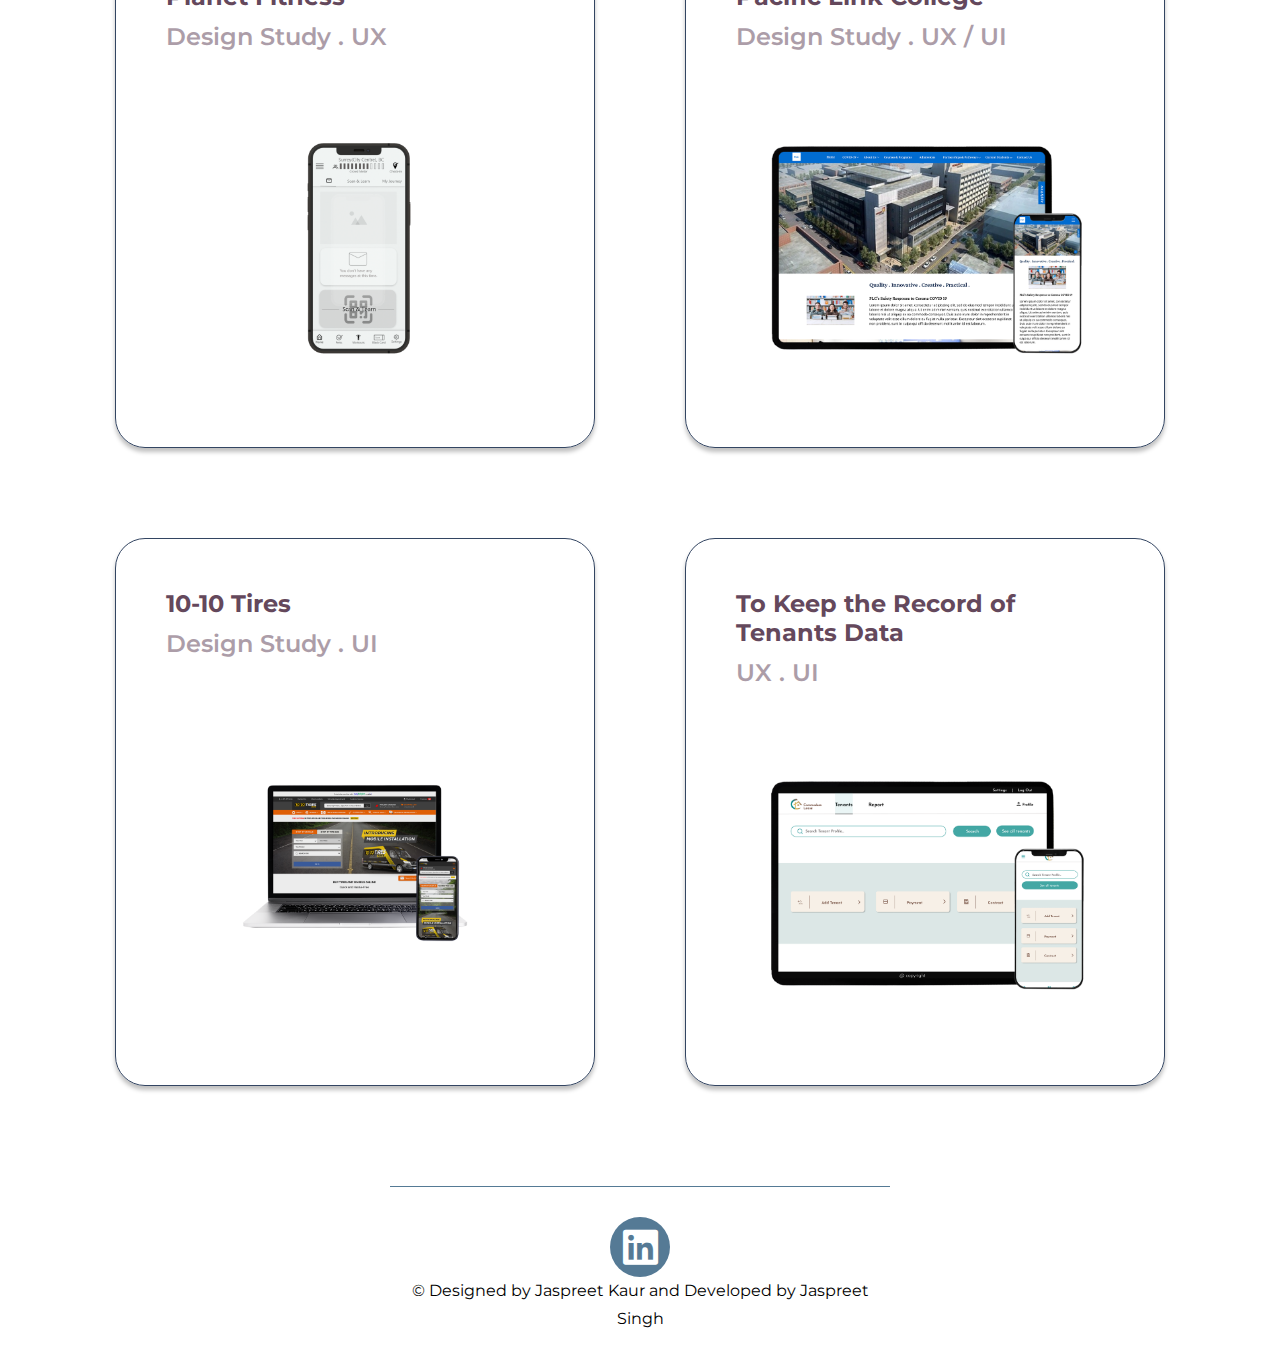
==== commit c7365226: "Update index.html" ====
--- a/index.html
+++ b/index.html
@@ -101,6 +101,7 @@
     <footer>
       <div class="footerdiv">
         <a href="https://www.linkedin.com/in/i-am-jaspreet-kaur"><i class="fab fa-linkedin"></i></a>
+        <p> &copy; Designed by Jaspreet Kaur and Developed by Jaspreet Singh </p>
       </div>
     </footer>
     <script type="text/javascript" src="js/scripts.js"></script>
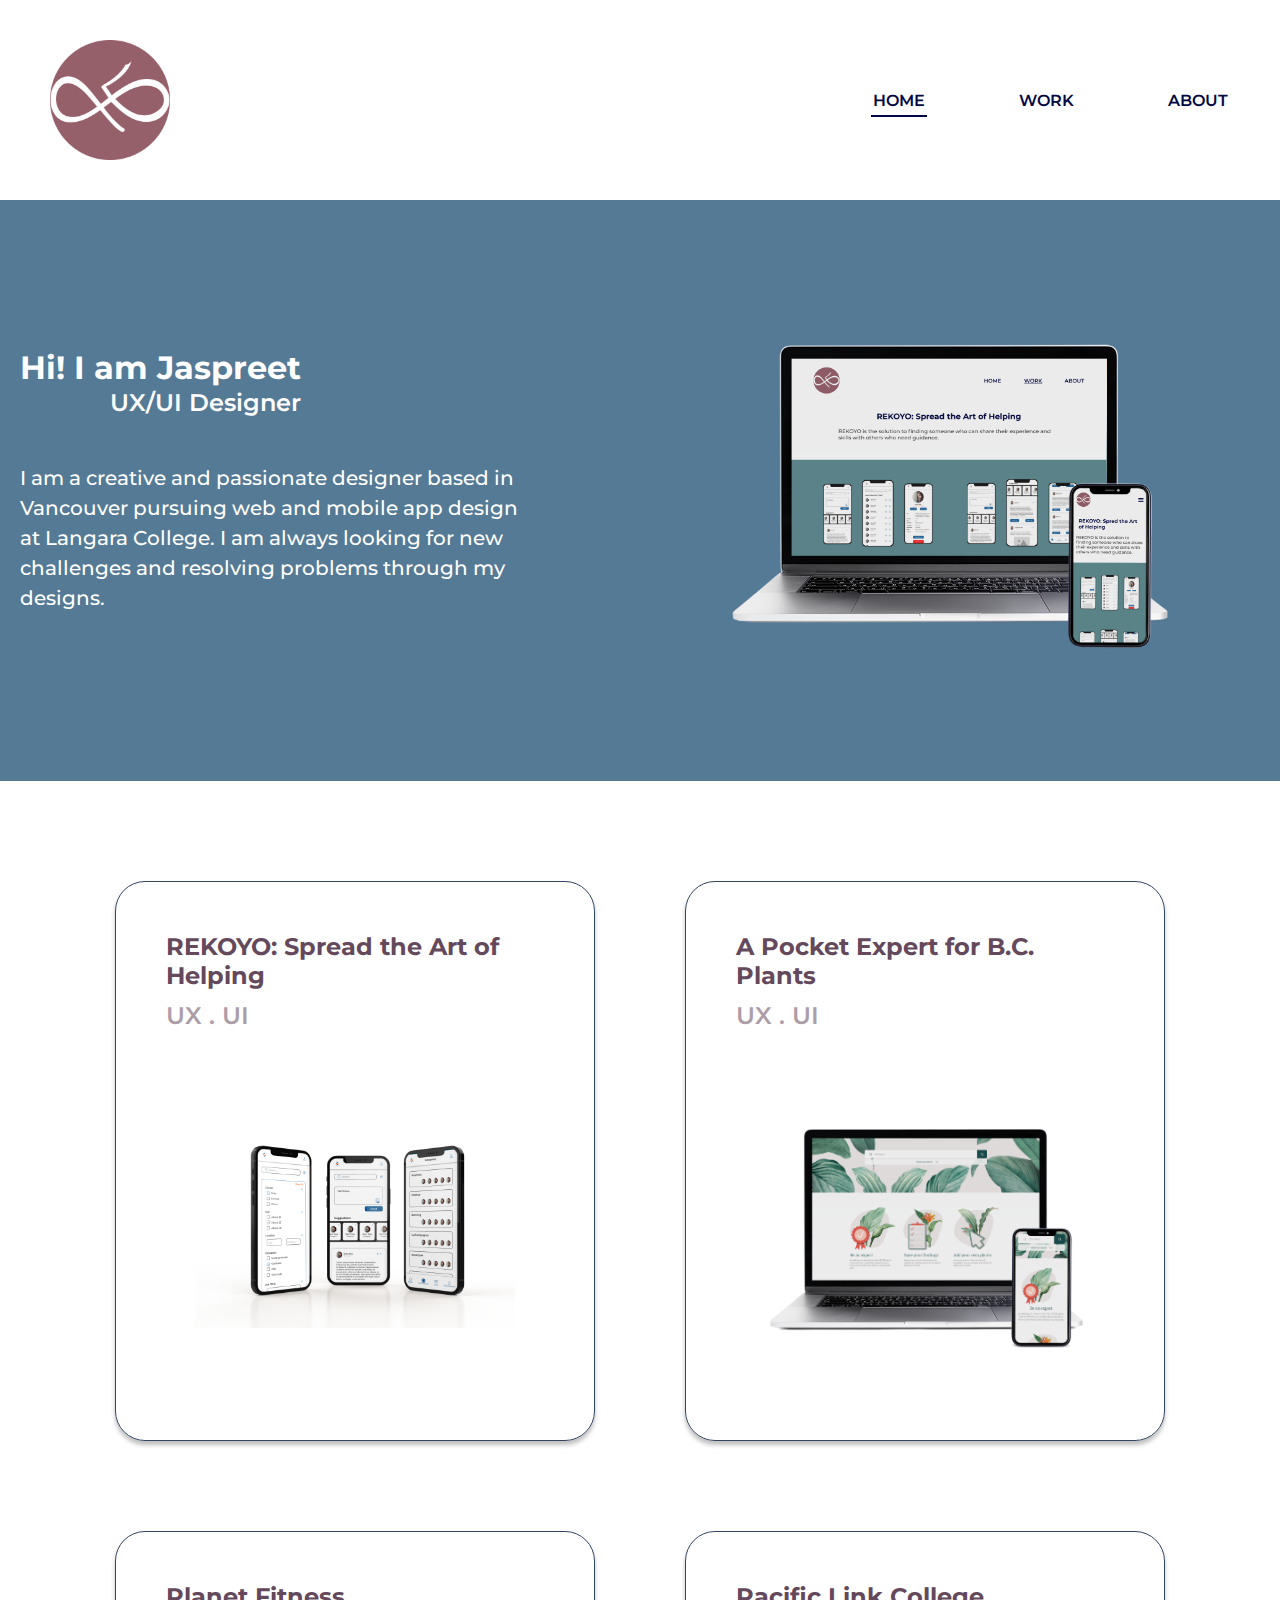
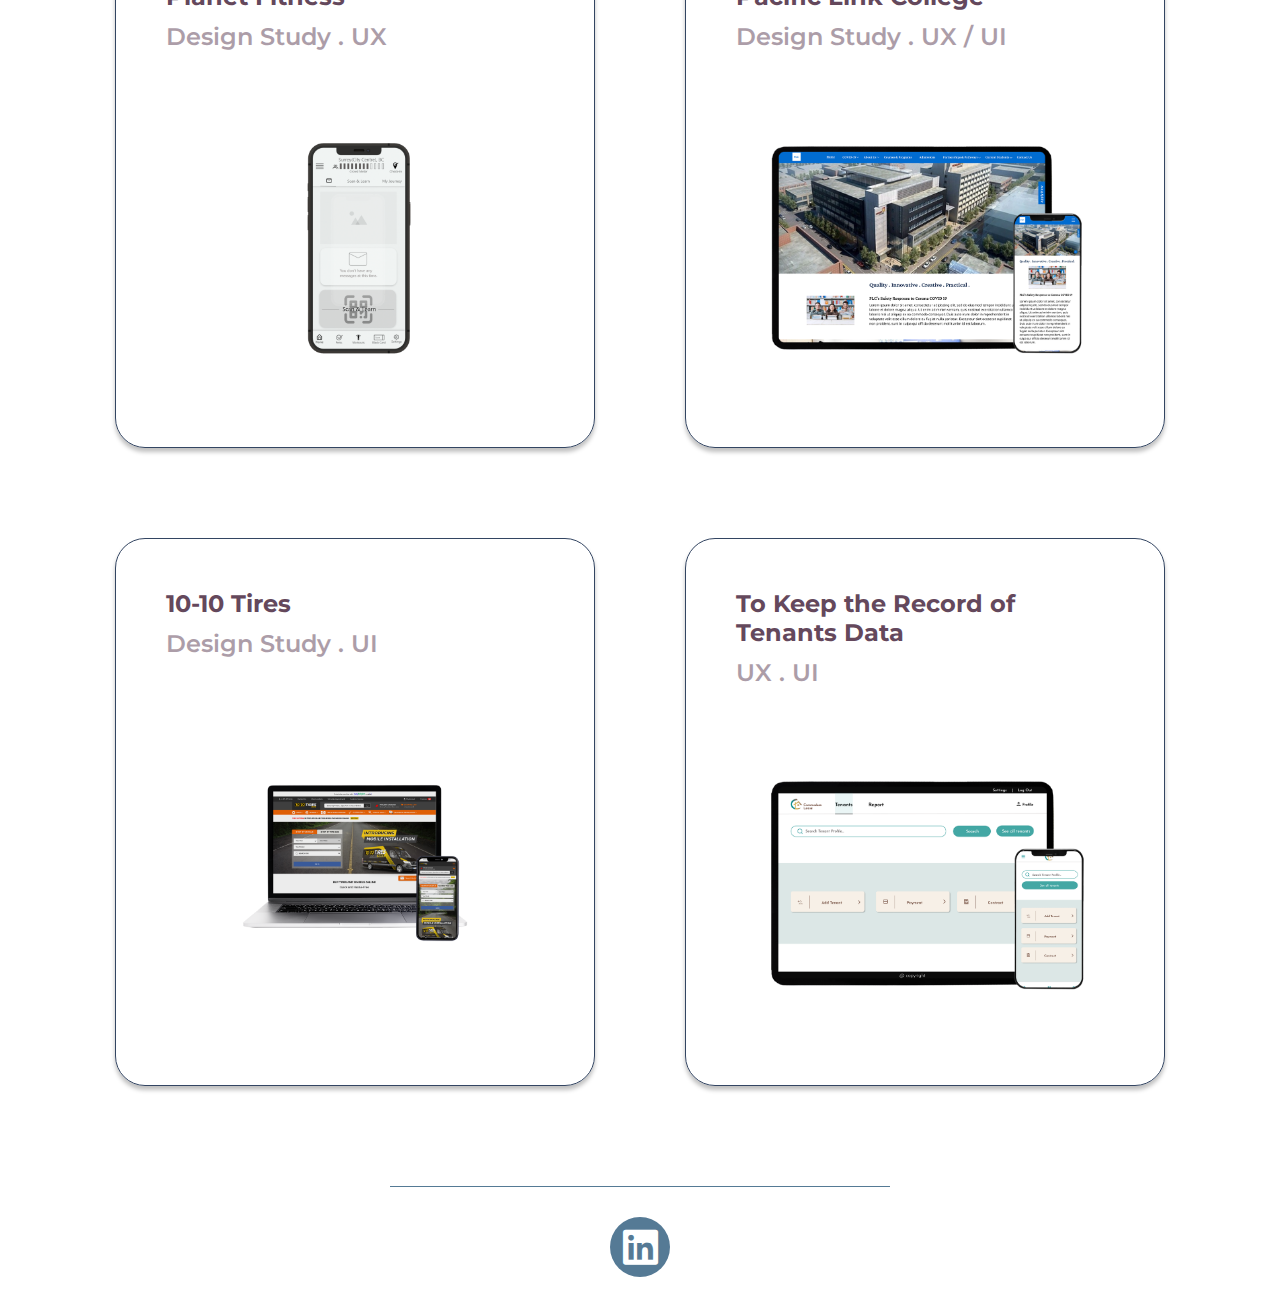
==== commit 816c5a20: "Update index.html" ====
--- a/index.html
+++ b/index.html
@@ -101,7 +101,6 @@
     <footer>
       <div class="footerdiv">
         <a href="https://www.linkedin.com/in/i-am-jaspreet-kaur"><i class="fab fa-linkedin"></i></a>
-        <p> &copy; Designed by Jaspreet Kaur and Developed by Jaspreet Singh </p>
       </div>
     </footer>
     <script type="text/javascript" src="js/scripts.js"></script>
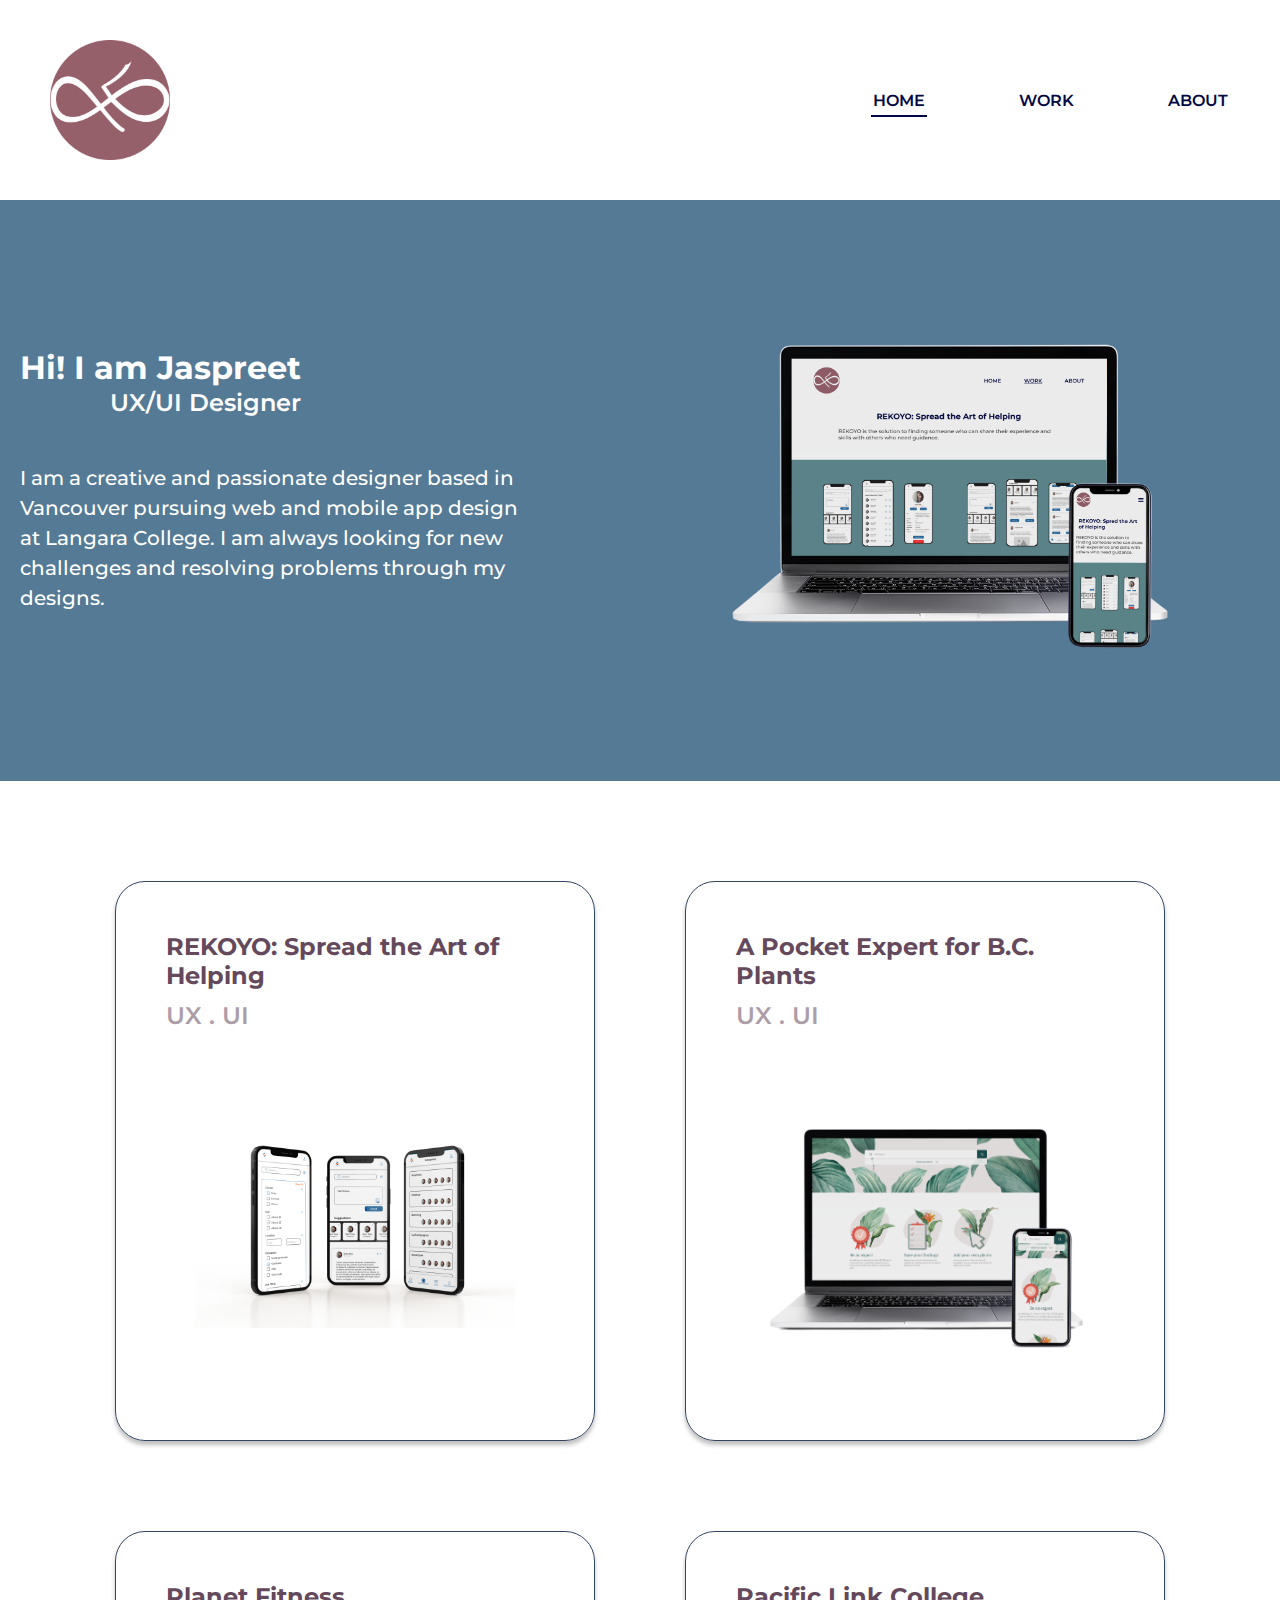
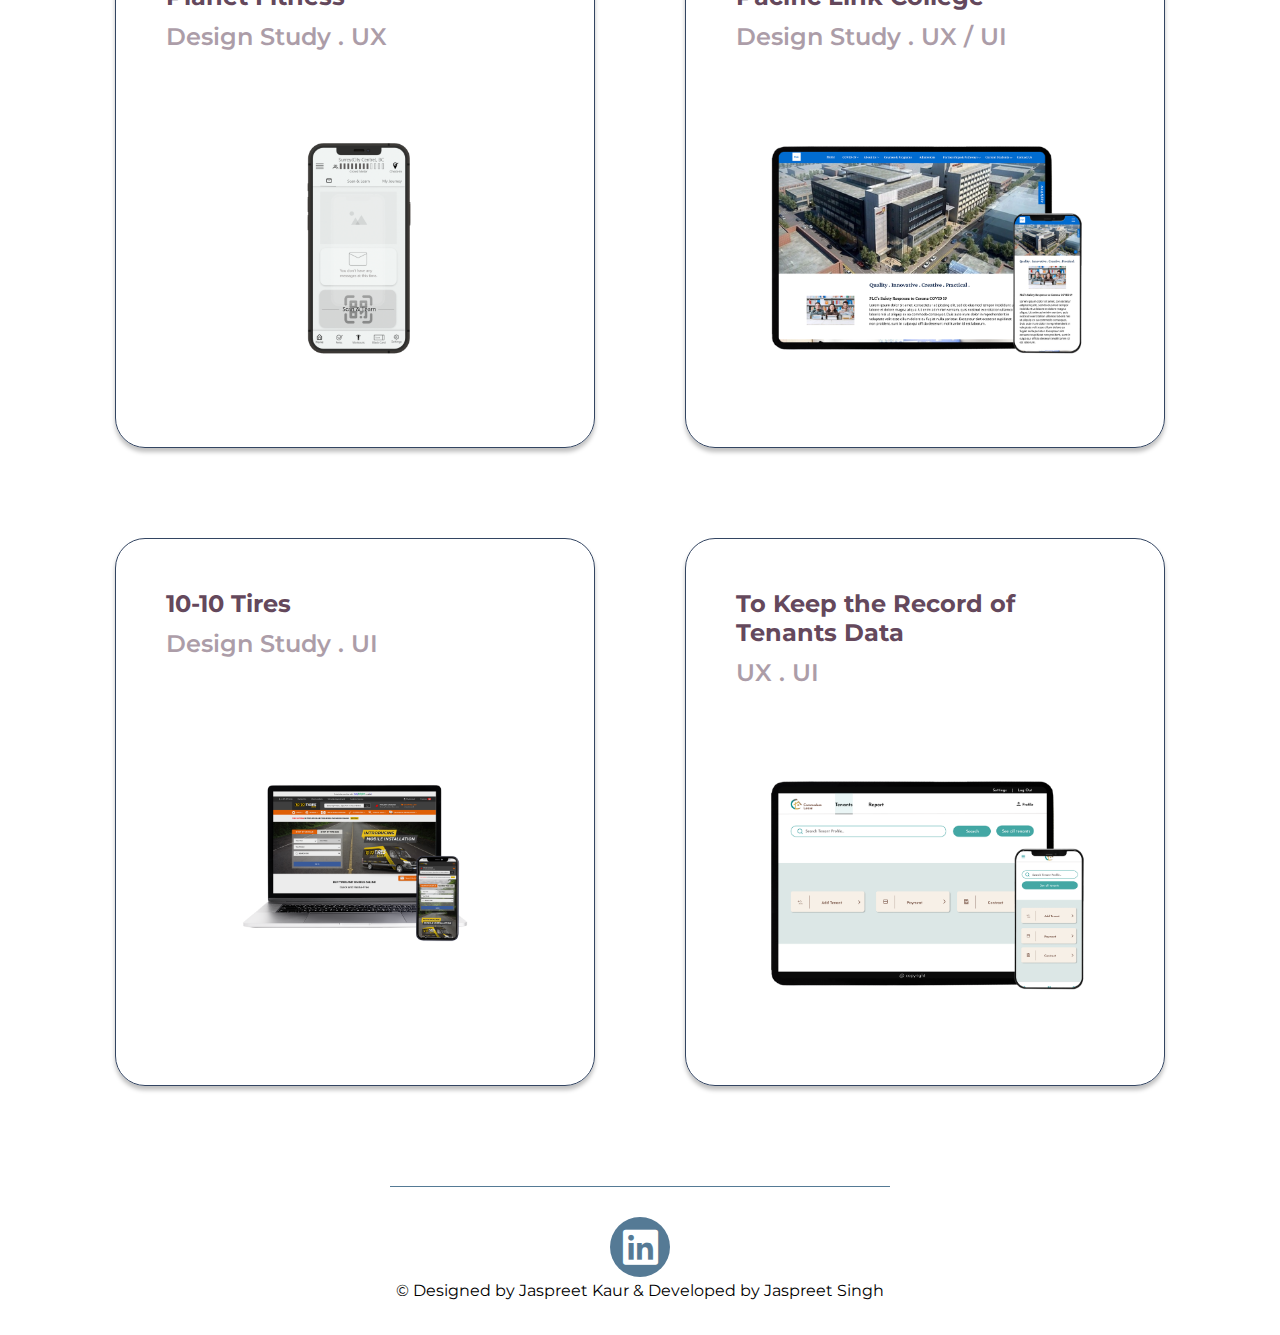
==== commit c57c9744: "Update index.html" ====
--- a/index.html
+++ b/index.html
@@ -101,6 +101,7 @@
     <footer>
       <div class="footerdiv">
         <a href="https://www.linkedin.com/in/i-am-jaspreet-kaur"><i class="fab fa-linkedin"></i></a>
+        <p> &copy; Designed by Jaspreet Kaur & Developed by Jaspreet Singh </p>
       </div>
     </footer>
     <script type="text/javascript" src="js/scripts.js"></script>
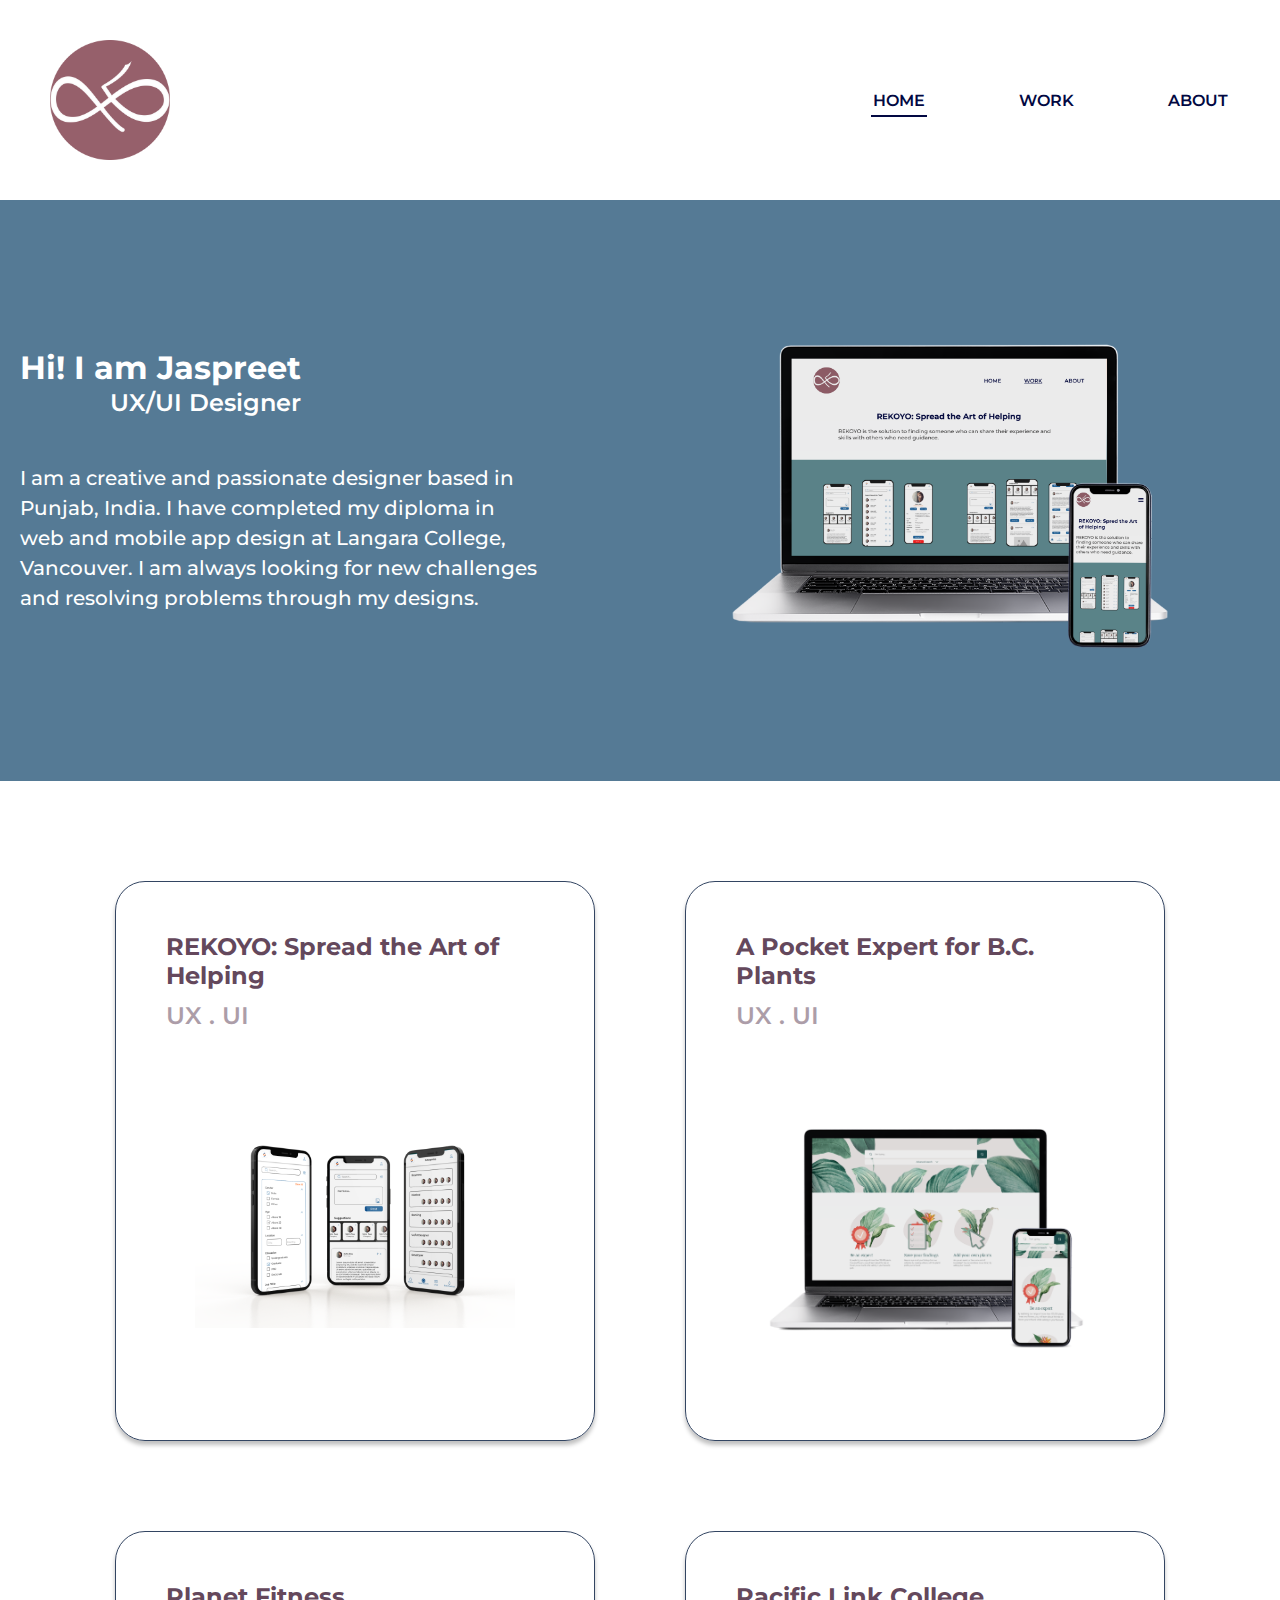
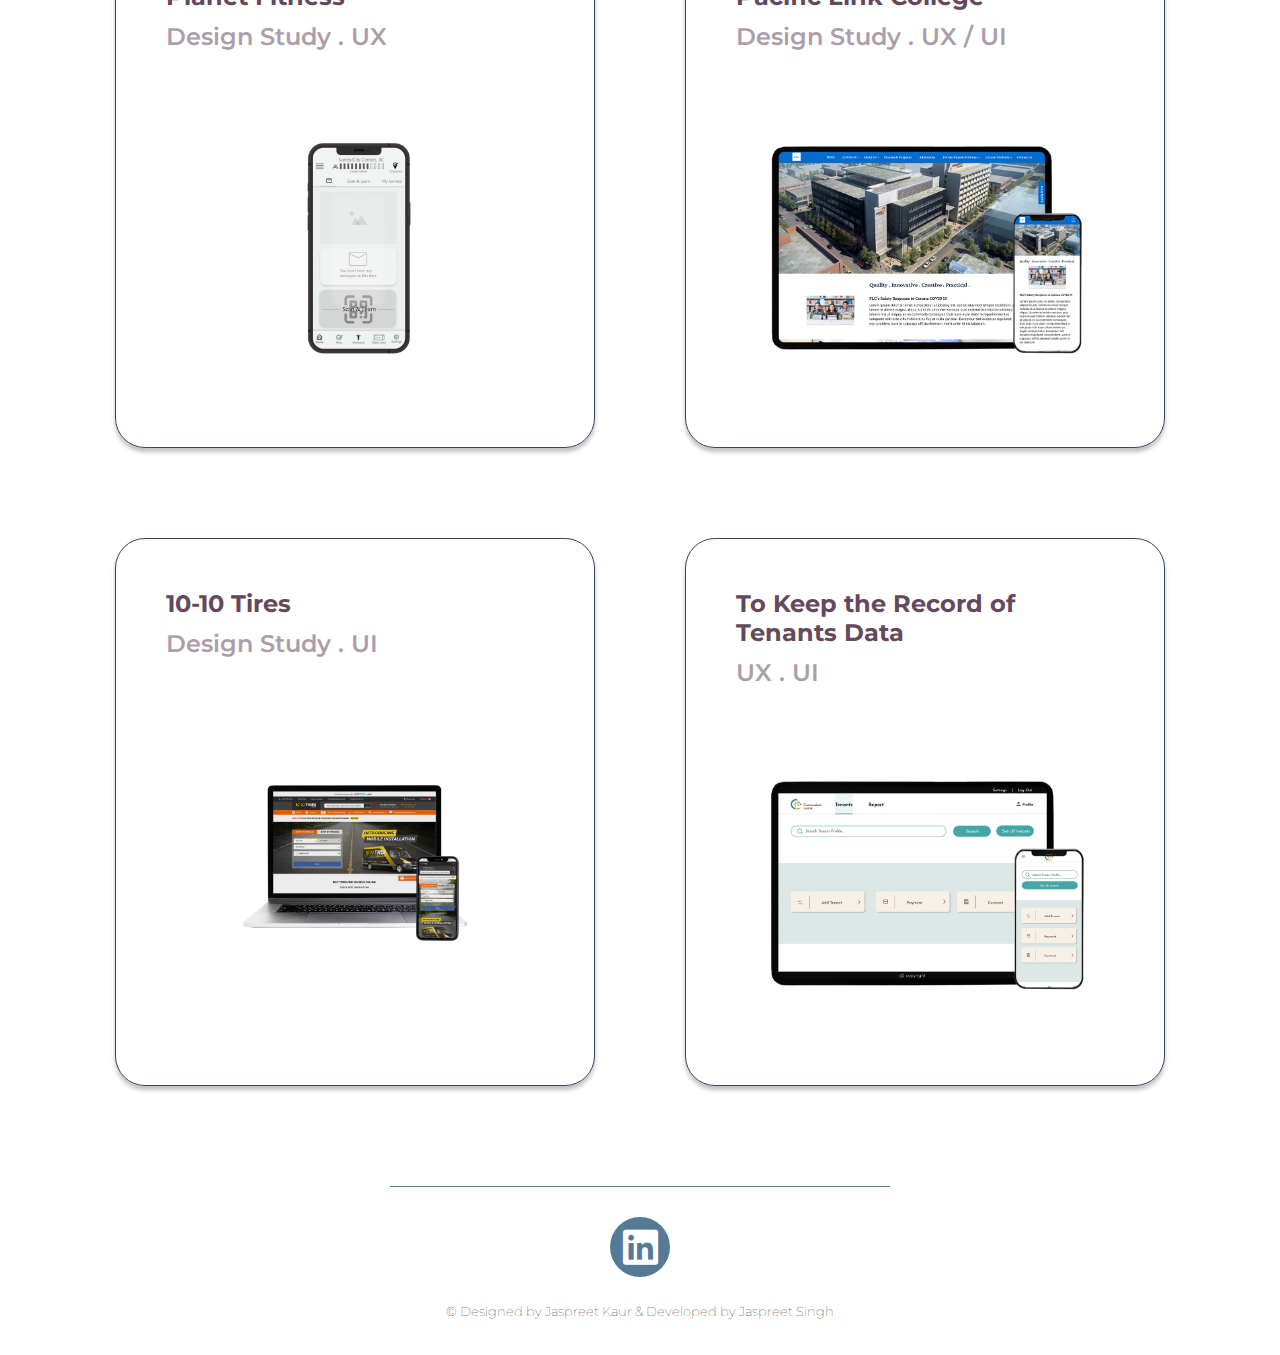
==== commit fb7b59c5: "Update index.html" ====
--- a/index.html
+++ b/index.html
@@ -33,7 +33,7 @@
         <div class="herocontent">
           <div class="heroLeft">
             <h1>Hi! I am Jaspreet <span>UX/UI Designer</span></h1>
-            <p>I am a creative and passionate designer based in Vancouver pursuing web and mobile app design at Langara College. I am always looking for new challenges and resolving problems through my designs.  </p>
+            <p>I am a creative and passionate designer based in Punjab, India. I have completed my diploma in web and mobile app design at Langara College, Vancouver. I am always looking for new challenges and resolving problems through my designs.  </p>
           </div>
           <div class="heroRight">
             <h1>Hi! I am Jaspreet <span>UX/UI Designer</span></h1>
--- a/css/style.css
+++ b/css/style.css
@@ -272,6 +272,11 @@
   color: #fff;
   font-size: 40px;
   display: inline-flex;
+}
+.footerdiv p {
+  padding-top: 20px;
+  font-size: small;
+  font-weight: lighter;
 }
 
 .work-title {
@@ -739,9 +744,6 @@
   .work-images .imagesWrap {
     gap: 50px;
   }
-  .work-images .imagesWrap img {
-    width: 340px;
-  }
   .mockups-sec .colwrap {
     gap: 30px;
     flex-direction: column;
@@ -1004,6 +1006,10 @@
   .container.fullsreenimg.florensui {
     padding: 25px 0;
   }
+  .container.fullsreenimg.florensui img {
+    width: 388.79px;
+    height: 275.89px;
+  }
   .florensui img:nth-child(2) {
     margin: 25px 0;
   }
@@ -1043,6 +1049,10 @@
   }
   .container.clgImages {
     padding: 0 30px;
+  }
+  .container.clgImages img {
+    width: 555px;
+    height: 1089px;
   }
   .clghomeImages {
     grid-template-columns: auto;
@@ -1094,6 +1104,80 @@
     right: 10px;
     font-size: 24px;
   }
+  .work-images .imagesWrap img {
+    width: 308px;
+    height: 192px;
+  }
+  .intro-imgs img {
+    width: 130.92px;
+    height: 381.5px;
+  }
+  .container.fullsreenimg img {
+    width: 480px;
+    height: 268.73px;
+  }
+  .tenantimg img {
+    width: 450px;
+    height: 200px;
+  }
+  .container.tenantsui img {
+    width: 450px; 
+    height: 200px;
+  }
+  .container.fullsreenimg.tiresui img {
+    width: 480px;
+    height: 290px;
+  }
+  .container.clgImages img {
+    width: 156px;
+    height: 307px;
+  }
+  .container.clghomeImages img {
+    width: 324px;
+    height: 454px;
+  }
+  .one img {
+    width: 324px;
+    height: 242px;
+  }
+  .two img {
+    width: 272px;
+    height: 503px;
+  }
+  .three img {
+    width: 317px;
+    height: 330px;
+  }
+  .four img {
+    width: 317px;
+    height: 244px;
+  }
+  .five img {
+    width: 317px;
+    height: 309px;
+  }
+  .tireone img {
+    width: 332px;
+    height: 431px;
+  }
+  .tiretwo img {
+    width: 170px;
+    height: 431px;
+  }
+}
+
+@media (max-width: 480px) {
+  .logo img {
+    max-width: 70px;
+    max-height: 70px;
+  }
+}
+
+@media (max-width: 766px) {
+  .logo img {
+    max-width: 70px;
+    max-height: 70px;
+  }
 }
 
 /* responsive end */
